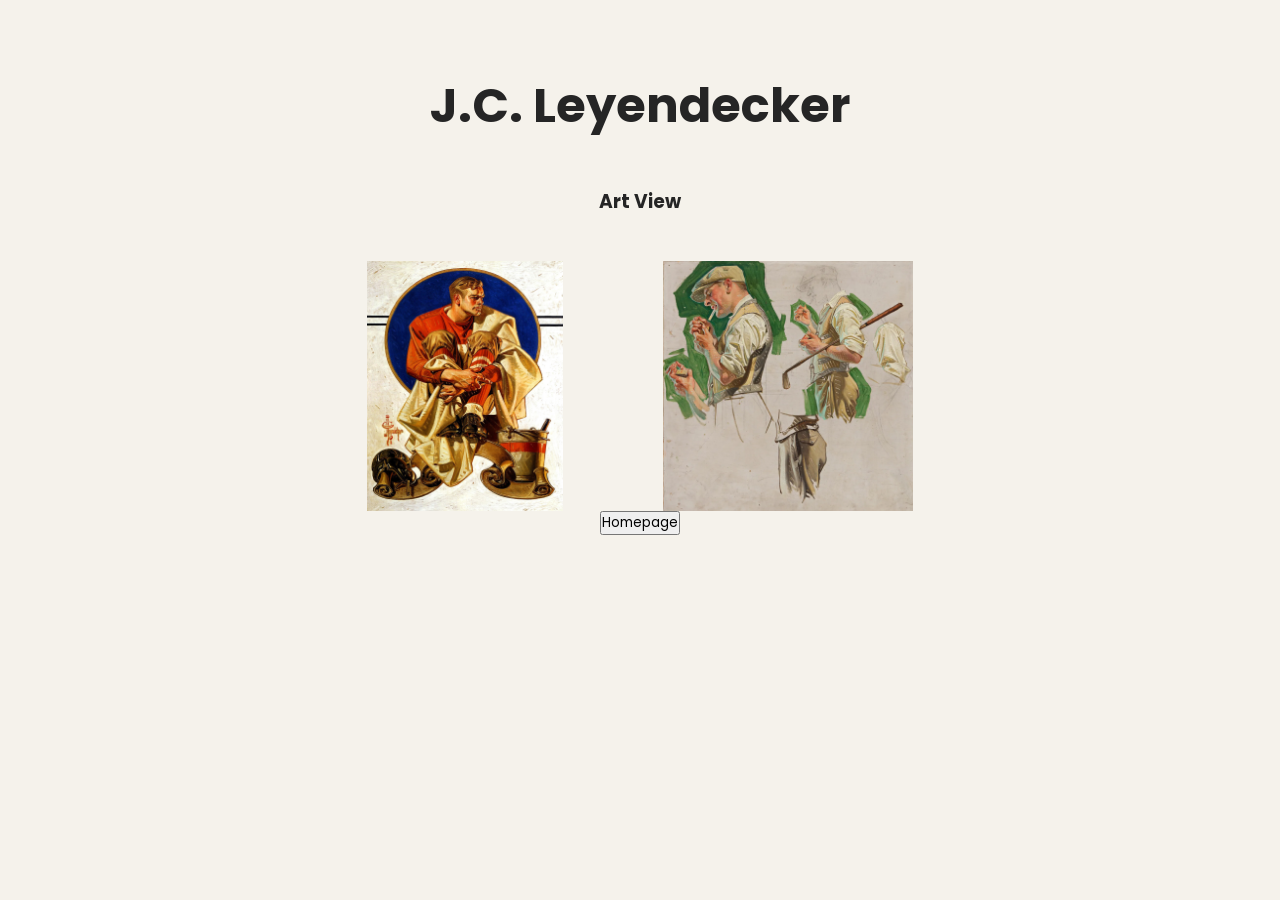
==== leyendecker-artview.html @ eb4c222f "minor changes" ====
<!DOCTYPE html>
<html lang="en">

<head>
       <meta charset="UTF-8" />
       <meta name="viewport" content="width=device-width, initial-scale=1.0" />
       <title>Application Design Project</title>
       <!-- Google Fonts import for Poppins -->
       <link rel="preconnect" href="https://fonts.googleapis.com">
       <link rel="preconnect" href="https://fonts.gstatic.com" crossorigin>
       <link href="https://fonts.googleapis.com/css2?family=Poppins:wght@400;600;700&display=swap" rel="stylesheet">

       <link rel="stylesheet" href="styles.css" />
       <link rel="icon" href="favicon.ico" type="image/x-icon" />
       <script type="text/javascript" src="script.js" defer></script>
</head>

<body>
       <h1>J.C. Leyendecker</h1>
       <h3>Art View</h3>

       <div class="images">
              <img src="images/football-hero.jpg" alt="Football Hero by J.C. Leyendecker">
              <img src="images/Leyn-study.webp" alt="____ by J.C. Leyendecker">
       </div>

       <div class="homeNavigation">
              <button id="backHome" onclick="backHome()">Homepage</button>
       </div>
</body>

</html>
---- styles.css ----
* {
    box-sizing: border-box;
    margin: 0;
    padding: 0;
    font-family: "Poppins", sans-serif;
}

body {
    background-color: #f5f2eb;
    color: #252525;
    padding: 70px 8%;
}

h1 {
    text-align: center;
    font-size: 3rem;
    font-weight: 700;
    margin-bottom: 45px;
}

h3 {
    text-align: center;
    margin-bottom: 45px;
}

p {
    text-align: center;
    margin-bottom: 45px;
}

.homeNavigation {
    display: flex;
    justify-content: center;
    gap: 30px;
    margin-bottom: 20px;
}

.images {
    display: flex;
    justify-content: center;
    align-items: center;
    width: 100%;
    height: 250px;
    gap: 100px;
}

.images img {
    max-height: 100%;
    object-fit: contain;
}

 
/* .click-image {
  width: 300px;
  cursor: pointer;
  transition: width 0.3s ease;
}
  
.click-image:active {
  width: 600px;
}

/*
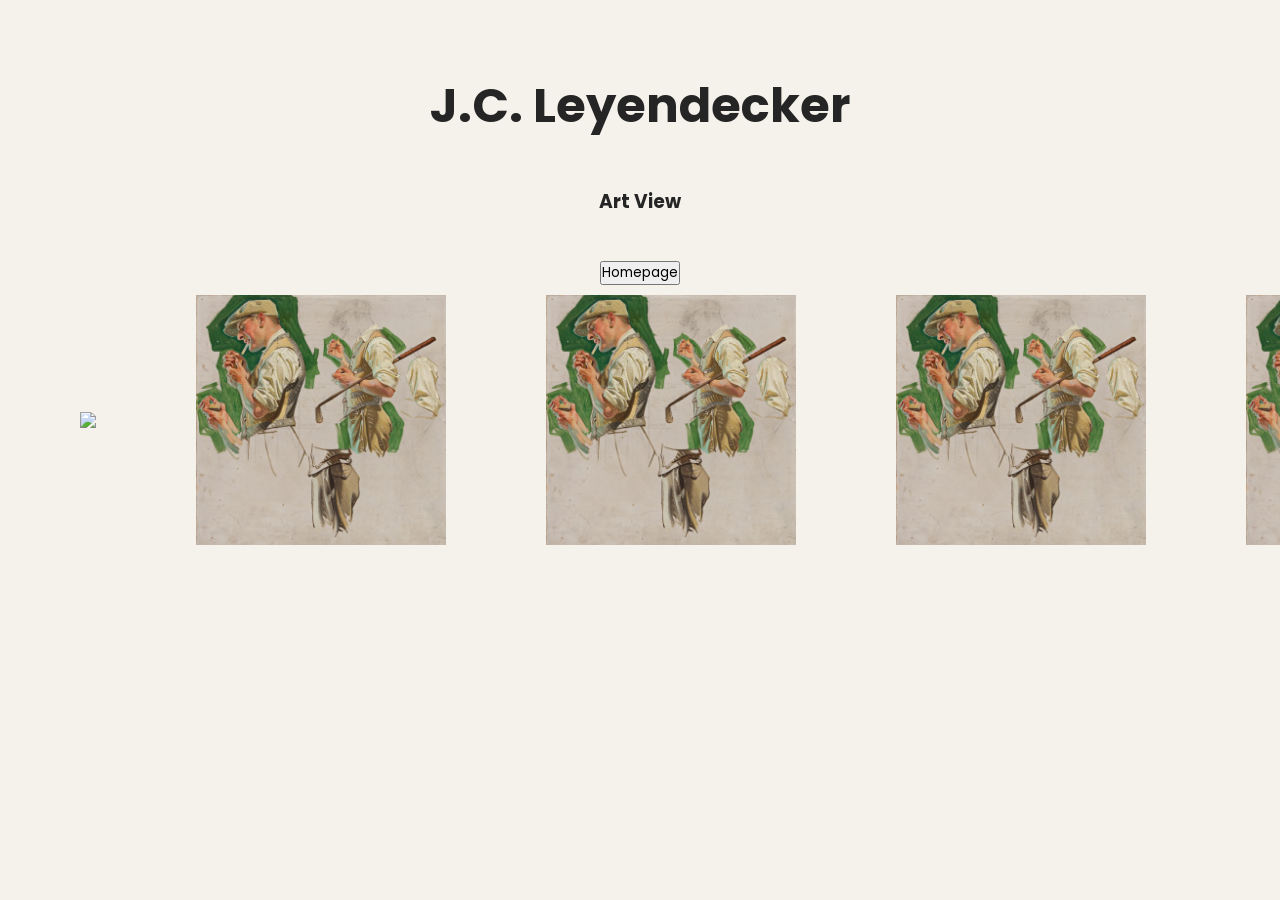
==== commit ce3f0ef0: "organization" ====
--- a/leyendecker-artview.html
+++ b/leyendecker-artview.html
@@ -18,14 +18,17 @@
 <body>
        <h1>J.C. Leyendecker</h1>
        <h3>Art View</h3>
+       <div class=homeNavigation>
+              <button id="backHome" onclick="backHome()">Homepage</button>
+       </div>
 
        <div class="images">
-              <img src="images/football-hero.jpg" alt="Football Hero by J.C. Leyendecker">
-              <img src="images/Leyn-study.webp" alt="____ by J.C. Leyendecker">
-       </div>
-
-       <div class="homeNavigation">
-              <button id="backHome" onclick="backHome()">Homepage</button>
+              <img src="images/football-hero.jpg" class="click-image">
+              <img src="images/leyendekcer/Leyn-study.webp" class="click-image">
+              <img src="images/Leyn-study.webp" class="click-image">
+              <img src="images/Leyn-study.webp" class="click-image">
+              <img src="images/Leyn-study.webp" class="click-image">
+              <img src="images/Leyn-study.webp" class="click-image">
        </div>
 </body>
 
--- a/styles.css
+++ b/styles.css
@@ -40,6 +40,7 @@
     justify-content: center;
     align-items: center;
     width: 100%;
+    max-width: 100%;
     height: 250px;
     gap: 100px;
 }
@@ -49,15 +50,25 @@
     object-fit: contain;
 }
 
- 
-/* .click-image {
-  width: 300px;
-  cursor: pointer;
-  transition: width 0.3s ease;
-}
-  
-.click-image:active {
-  width: 600px;
+html, body {
+    max-width: 100%;
+    overflow-x: hidden;
 }
 
-/*
+/* art view */
+
+.click-image {
+    cursor: pointer;
+    transition: transform 0.5s ease;
+    max-width: 100%;
+    height: auto;
+    display: block;
+    margin: 0 auto 20px auto;
+}
+
+
+.click-image:hover {
+    transform: scale(2.5);
+    position: relative;
+    z-index: 10;
+}
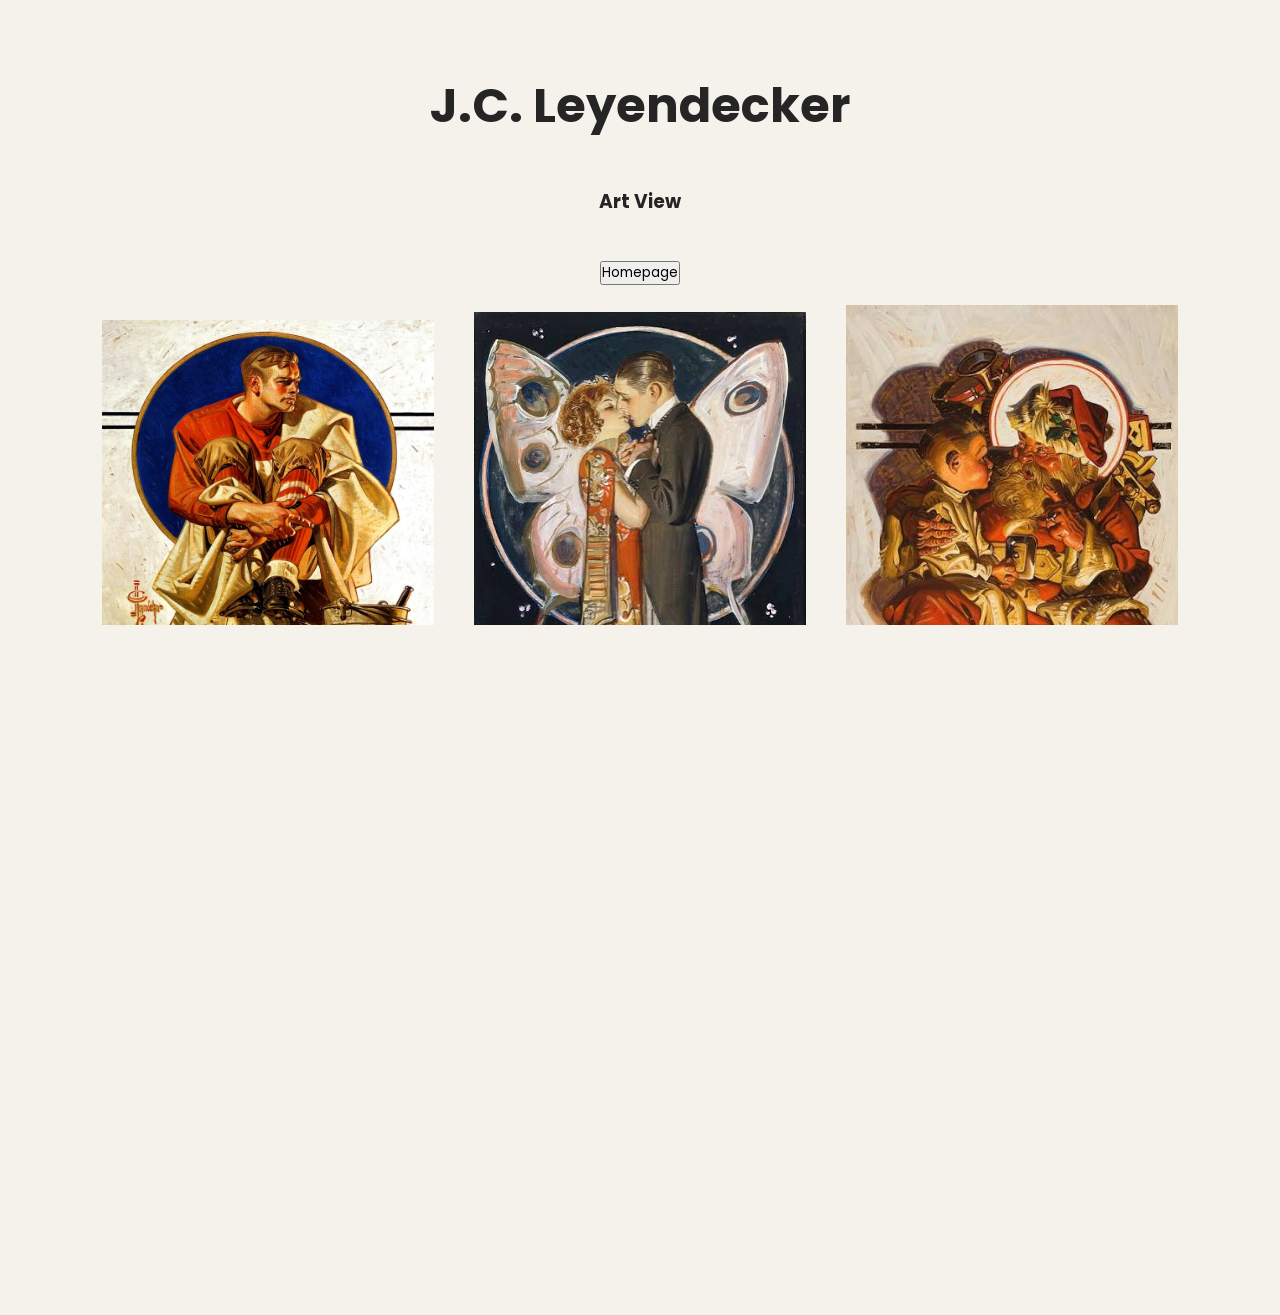
==== commit 58982f99: "JC art view" ====
--- a/leyendecker-artview.html
+++ b/leyendecker-artview.html
@@ -23,12 +23,12 @@
        </div>
 
        <div class="images">
-              <img src="images/football-hero.jpg" class="click-image">
-              <img src="images/leyendekcer/Leyn-study.webp" class="click-image">
-              <img src="images/Leyn-study.webp" class="click-image">
-              <img src="images/Leyn-study.webp" class="click-image">
-              <img src="images/Leyn-study.webp" class="click-image">
-              <img src="images/Leyn-study.webp" class="click-image">
+              <img src="leyendecker/football-hero.jpg" class="click-image">
+              <img src="leyendecker/butterfly-couple.jpeg" class="click-image">
+              <img src="leyendecker/santa-watch-out.jpeg" class="click-image">
+              <img src="leyendecker/graduate.avif" class="click-image">
+              <img src="leyendecker/slim-black.jpg" class="click-image">
+              <img src="leyendecker/Leyn-study.webp" class="click-image">
        </div>
 </body>
 
--- a/styles.css
+++ b/styles.css
@@ -4,6 +4,12 @@
     padding: 0;
     font-family: "Poppins", sans-serif;
 }
+
+html, body {
+  max-width: 100%;
+  overflow-x: hidden;
+}
+
 
 body {
     background-color: #f5f2eb;
@@ -36,29 +42,23 @@
 }
 
 .images {
-    display: flex;
+    display: grid;
+    grid-template-columns: repeat(3, 1fr);
     justify-content: center;
+    justify-items: center;
     align-items: center;
     width: 100%;
     max-width: 100%;
     height: 250px;
-    gap: 100px;
-}
+    gap: 40px;
+}      
 
 .images img {
     max-height: 100%;
     object-fit: contain;
 }
 
-html, body {
-    max-width: 100%;
-    overflow-x: hidden;
-}
-
-/* art view */
-
 .click-image {
-    cursor: pointer;
     transition: transform 0.5s ease;
     max-width: 100%;
     height: auto;
@@ -68,7 +68,7 @@
 
 
 .click-image:hover {
-    transform: scale(2.5);
+    transform: scale(2);
     position: relative;
     z-index: 10;
 }
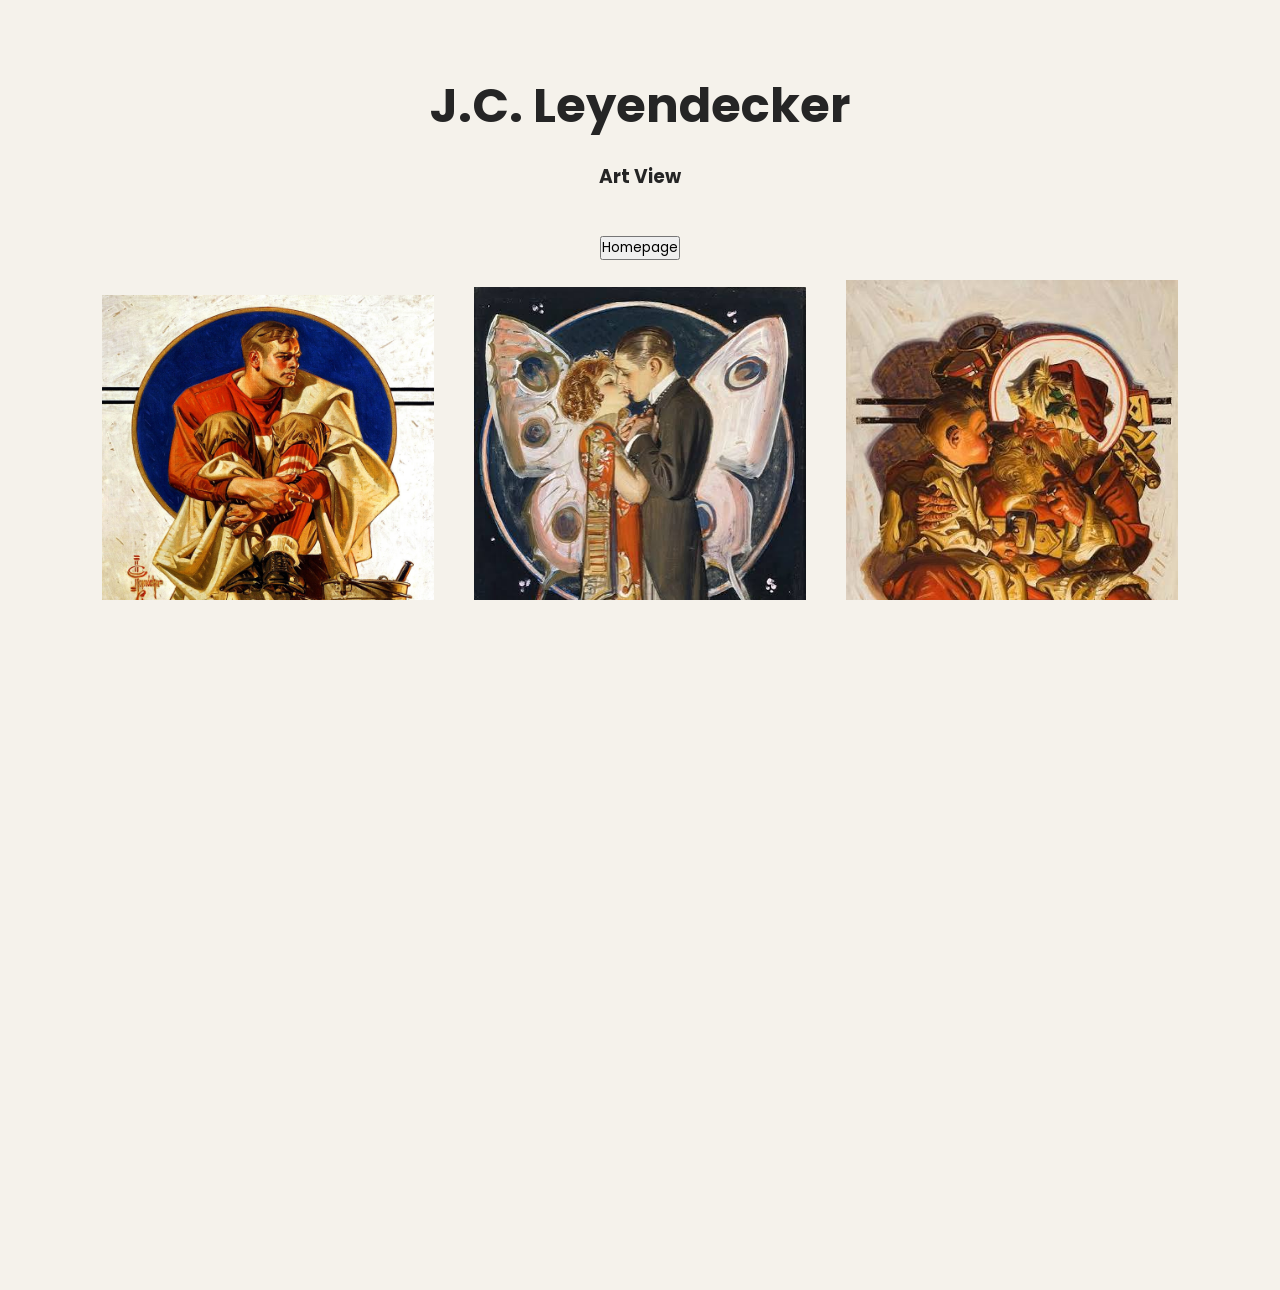
==== commit b4ff2277: "add updates EVERYWHERE" ====
--- a/leyendecker-artview.html
+++ b/leyendecker-artview.html
@@ -19,16 +19,16 @@
        <h1>J.C. Leyendecker</h1>
        <h3>Art View</h3>
        <div class=homeNavigation>
-              <button id="backHome" onclick="backHome()">Homepage</button>
+              <button onclick="backHome()">Homepage</button>
        </div>
 
-       <div class="images">
-              <img src="leyendecker/football-hero.jpg" class="click-image">
-              <img src="leyendecker/butterfly-couple.jpeg" class="click-image">
-              <img src="leyendecker/santa-watch-out.jpeg" class="click-image">
-              <img src="leyendecker/graduate.avif" class="click-image">
-              <img src="leyendecker/slim-black.jpg" class="click-image">
-              <img src="leyendecker/Leyn-study.webp" class="click-image">
+       <div class="images-artv">
+              <img src="ART_leyendecker/football-hero.jpg" class="click-image">
+              <img src="ART_leyendecker/butterfly-couple.jpeg" class="click-image">
+              <img src="ART_leyendecker/santa-watch-out.jpeg" class="click-image">
+              <img src="ART_leyendecker/graduate.avif" class="click-image">
+              <img src="ART_leyendecker/slim-black.jpg" class="click-image">
+              <img src="ART_leyendecker/Leyn-study.webp" class="click-image">
        </div>
 </body>
 
--- a/styles.css
+++ b/styles.css
@@ -21,7 +21,7 @@
     text-align: center;
     font-size: 3rem;
     font-weight: 700;
-    margin-bottom: 45px;
+    margin-bottom: 20px;
 }
 
 h3 {
@@ -42,6 +42,45 @@
 }
 
 .images {
+    display: flex;
+    justify-content: center;
+    align-items: center;
+    width: 100%;
+    max-width: 100%;
+    height: 250px;
+    gap: 40px;
+}    
+
+.images img {
+    max-height: 100%;
+    object-fit: contain;
+}
+
+.people img {
+    border-radius: 12px;
+    max-height: 100%;
+    object-fit: contain;
+    margin-bottom: 30px;
+}
+
+.images-home {
+    display: flex;
+    justify-content: center;
+    align-items: center;
+    width: 100%;
+    height: 100%;
+    gap: 40px;
+}      
+
+.images-home img {
+    max-width: 40%;
+    max-height: 400px;
+    width: auto;
+    height: auto;
+    object-fit: contain;
+}
+
+.images-artv {
     display: grid;
     grid-template-columns: repeat(3, 1fr);
     justify-content: center;
@@ -51,9 +90,9 @@
     max-width: 100%;
     height: 250px;
     gap: 40px;
-}      
+}    
 
-.images img {
+.images-artv img {
     max-height: 100%;
     object-fit: contain;
 }
@@ -68,7 +107,7 @@
 
 
 .click-image:hover {
-    transform: scale(2);
+    transform: scale(1.70);
     position: relative;
     z-index: 10;
 }
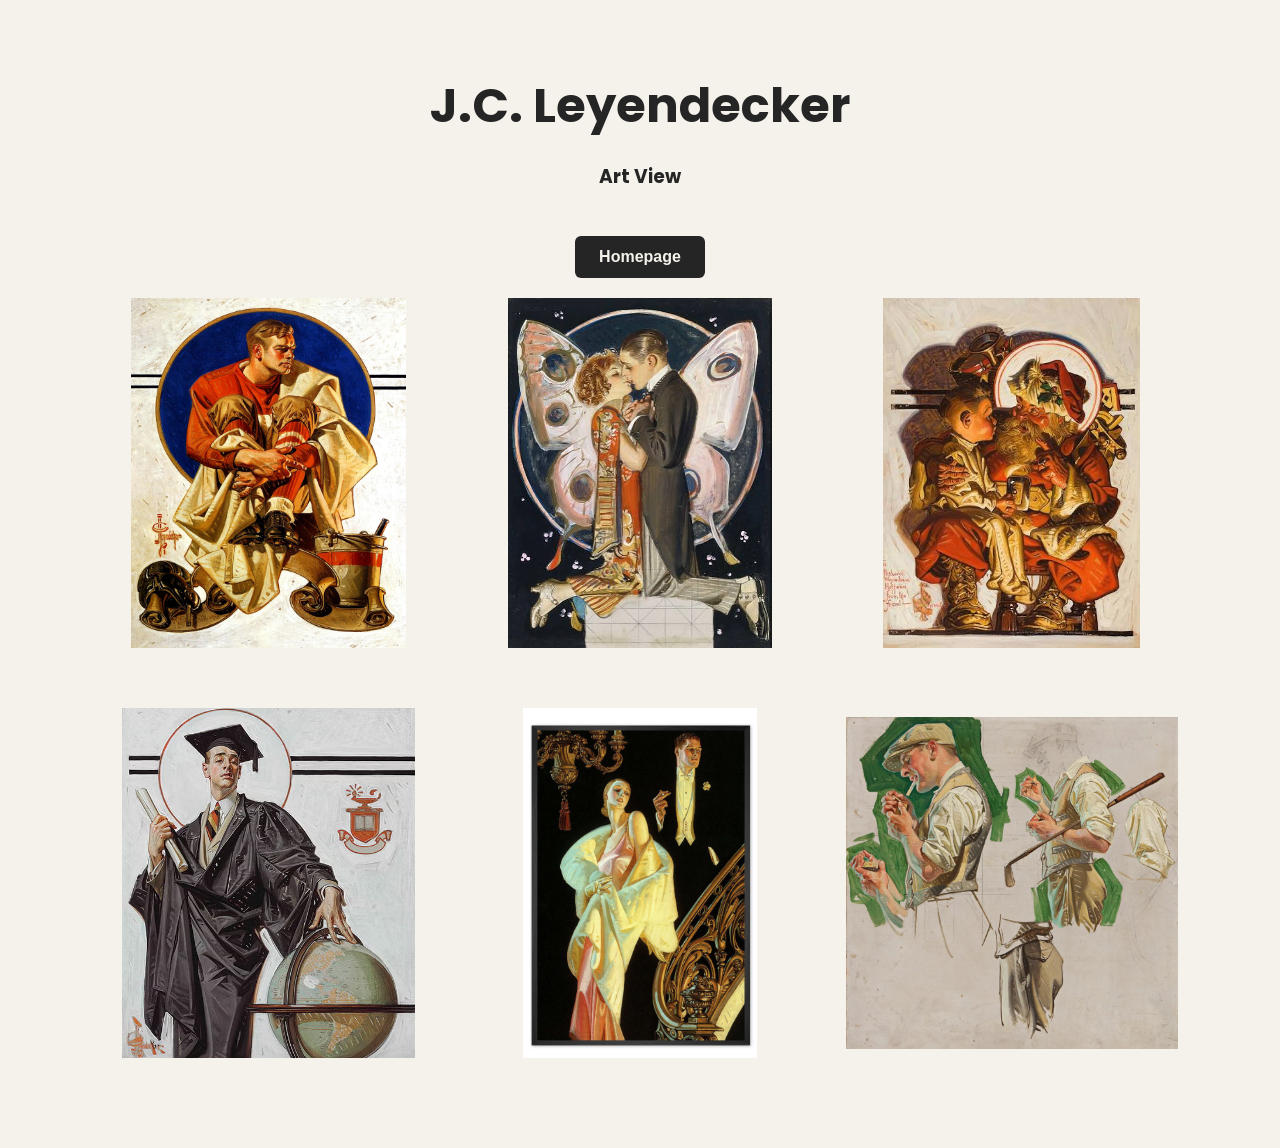
==== commit 291957b8: "finalizations" ====
--- a/leyendecker-artview.html
+++ b/leyendecker-artview.html
@@ -22,13 +22,13 @@
               <button onclick="backHome()">Homepage</button>
        </div>
 
-       <div class="images-artv">
-              <img src="ART_leyendecker/football-hero.jpg" class="click-image">
-              <img src="ART_leyendecker/butterfly-couple.jpeg" class="click-image">
-              <img src="ART_leyendecker/santa-watch-out.jpeg" class="click-image">
-              <img src="ART_leyendecker/graduate.avif" class="click-image">
-              <img src="ART_leyendecker/slim-black.jpg" class="click-image">
-              <img src="ART_leyendecker/Leyn-study.webp" class="click-image">
+       <div class="images artview">
+              <img src="ART_leyendecker/football-hero.jpg" class="highlight-image">
+              <img src="ART_leyendecker/butterfly-couple.jpeg" class="highlight-image">
+              <img src="ART_leyendecker/santa-watch-out.jpeg" class="highlight-image">
+              <img src="ART_leyendecker/graduate.avif" class="highlight-image">
+              <img src="ART_leyendecker/slim-black.jpg" class="highlight-image">
+              <img src="ART_leyendecker/Leyn-study.webp" class="highlight-image">
        </div>
 </body>
 
--- a/styles.css
+++ b/styles.css
@@ -5,15 +5,15 @@
     font-family: "Poppins", sans-serif;
 }
 
-html, body {
-  max-width: 100%;
-  overflow-x: hidden;
+html,
+body {
+    max-width: 100%;
+    overflow-x: hidden;
 }
 
-
 body {
+    color: #252525;
     background-color: #f5f2eb;
-    color: #252525;
     padding: 70px 8%;
 }
 
@@ -41,6 +41,26 @@
     margin-bottom: 20px;
 }
 
+.homeNavigation button {
+    background-color: #252525;
+    color: #f5f2eb;
+
+    border: none;
+    border-radius: 6px;
+
+    padding: 12px 24px;
+
+    font-size: 1rem;
+    font-weight: 600;
+
+    cursor: pointer;
+}
+
+.homeNavigation button:hover {
+    background-color: #444444;
+}
+
+/* IMAGES */
 .images {
     display: flex;
     justify-content: center;
@@ -49,10 +69,27 @@
     max-width: 100%;
     height: 250px;
     gap: 40px;
-}    
+}
 
 .images img {
     max-height: 100%;
+    object-fit: contain;
+}
+
+.homepage {
+    display: flex;
+    justify-content: center;
+    align-items: center;
+    width: 100%;
+    height: auto;
+    gap: 40px;
+}
+
+.homepage img {
+    max-width: 40%;
+    max-height: 400px;
+    width: auto;
+    height: auto;
     object-fit: contain;
 }
 
@@ -63,24 +100,7 @@
     margin-bottom: 30px;
 }
 
-.images-home {
-    display: flex;
-    justify-content: center;
-    align-items: center;
-    width: 100%;
-    height: 100%;
-    gap: 40px;
-}      
-
-.images-home img {
-    max-width: 40%;
-    max-height: 400px;
-    width: auto;
-    height: auto;
-    object-fit: contain;
-}
-
-.images-artv {
+.artview {
     display: grid;
     grid-template-columns: repeat(3, 1fr);
     justify-content: center;
@@ -88,16 +108,17 @@
     align-items: center;
     width: 100%;
     max-width: 100%;
-    height: 250px;
+    height: auto;
     gap: 40px;
-}    
+}
 
-.images-artv img {
-    max-height: 100%;
+.artview img {
+    width: 100%;
+    height: 350px;
     object-fit: contain;
 }
 
-.click-image {
+.highlight-image {
     transition: transform 0.5s ease;
     max-width: 100%;
     height: auto;
@@ -106,8 +127,8 @@
 }
 
 
-.click-image:hover {
-    transform: scale(1.70);
+.highlight-image:hover {
+    transform: scale(1.5);
     position: relative;
     z-index: 10;
 }
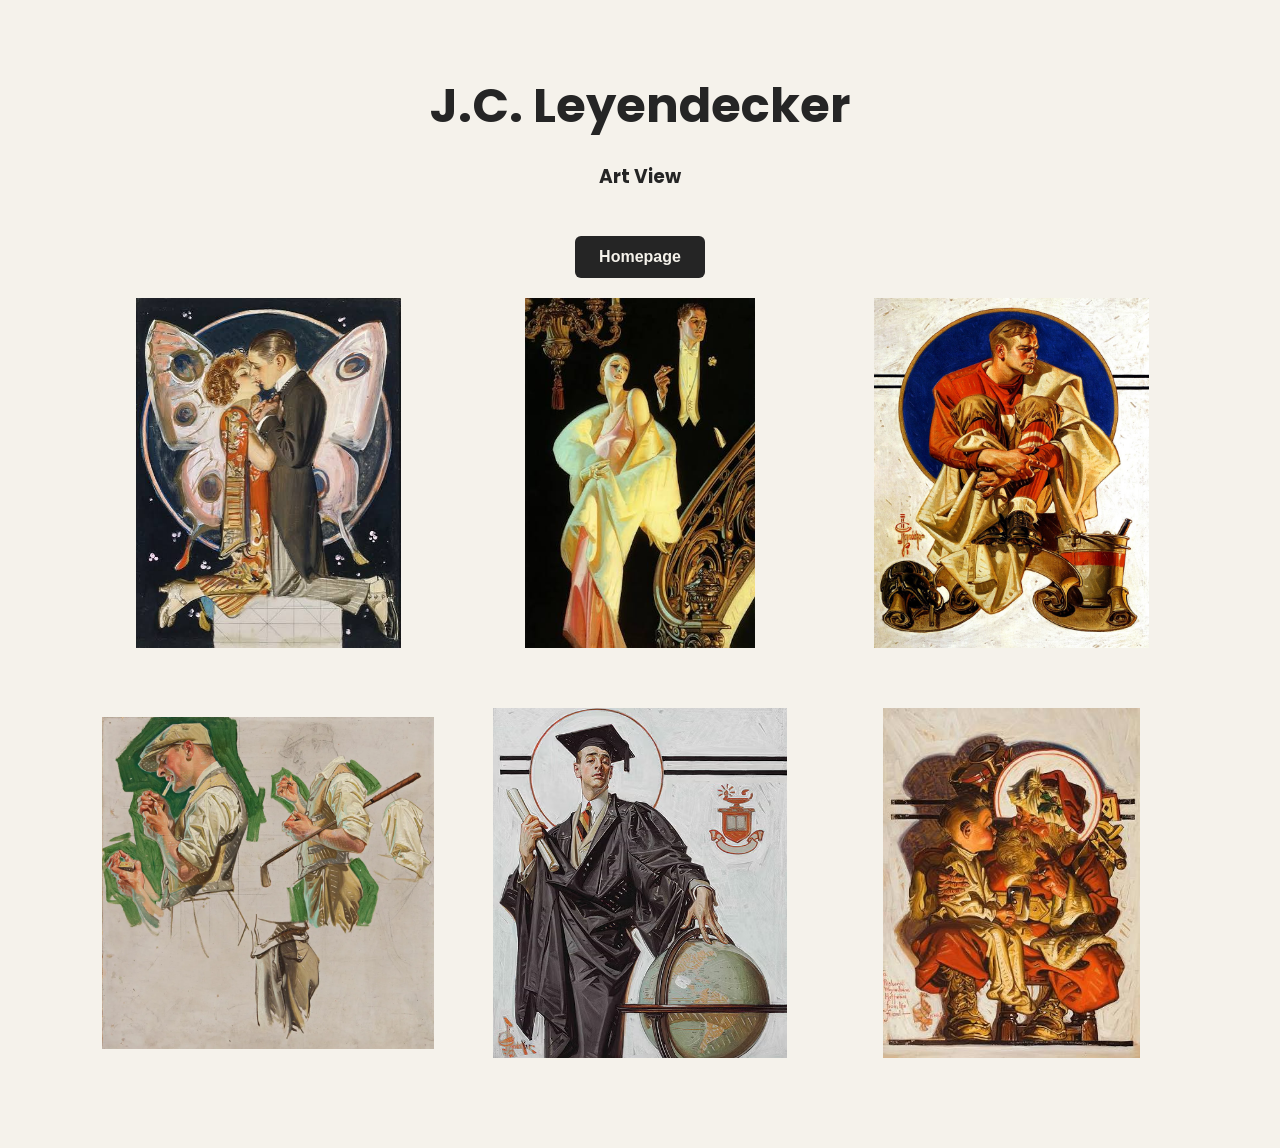
==== commit 05d87a5f: "organization" ====
--- a/leyendecker-artview.html
+++ b/leyendecker-artview.html
@@ -23,12 +23,12 @@
        </div>
 
        <div class="images artview">
+              <img src="ART_leyendecker/butterfly-couple.jpeg" class="highlight-image">
+              <img src="ART_leyendecker/couple-descend-staircase.jpg" class="highlight-image">
               <img src="ART_leyendecker/football-hero.jpg" class="highlight-image">
-              <img src="ART_leyendecker/butterfly-couple.jpeg" class="highlight-image">
+              <img src="ART_leyendecker/golfer-cig.jpg" class="highlight-image">
+              <img src="ART_leyendecker/june-graduate.jpg" class="highlight-image">
               <img src="ART_leyendecker/santa-watch-out.jpeg" class="highlight-image">
-              <img src="ART_leyendecker/graduate.avif" class="highlight-image">
-              <img src="ART_leyendecker/slim-black.jpg" class="highlight-image">
-              <img src="ART_leyendecker/Leyn-study.webp" class="highlight-image">
        </div>
 </body>
 
